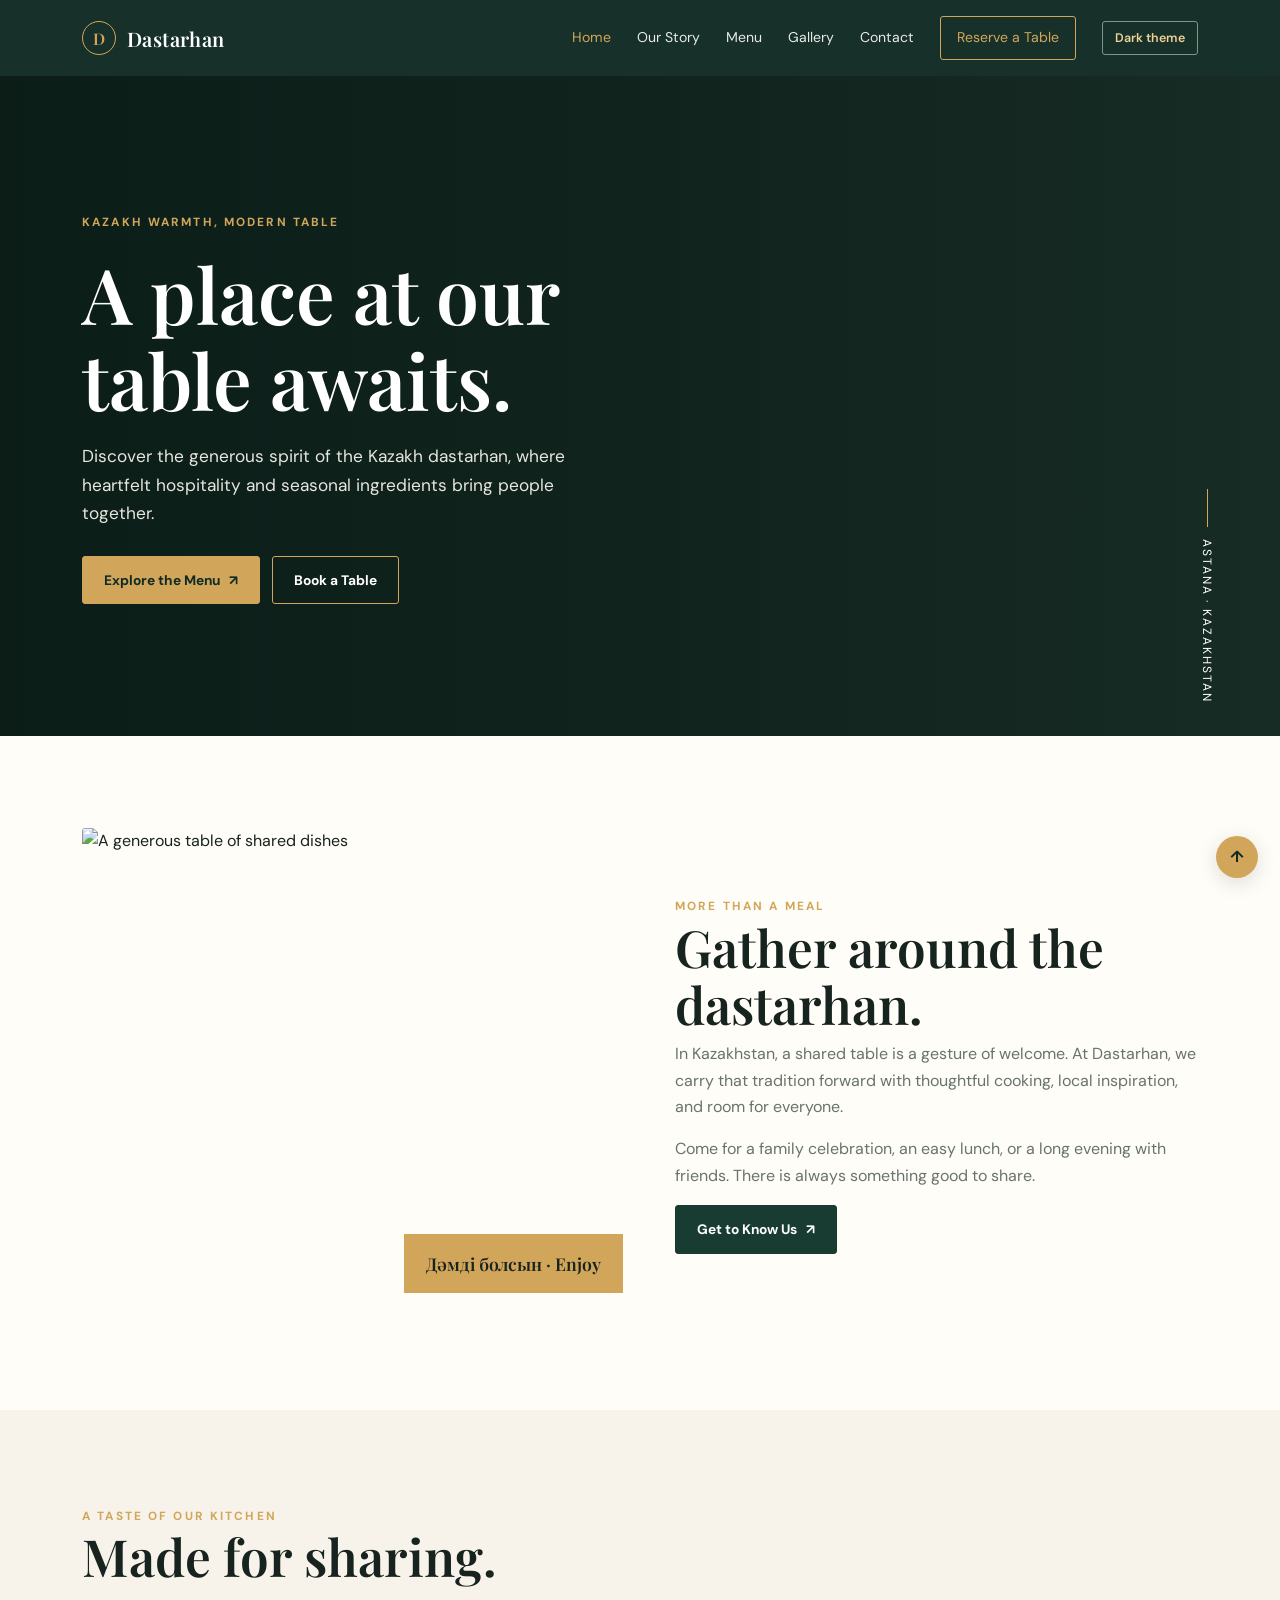
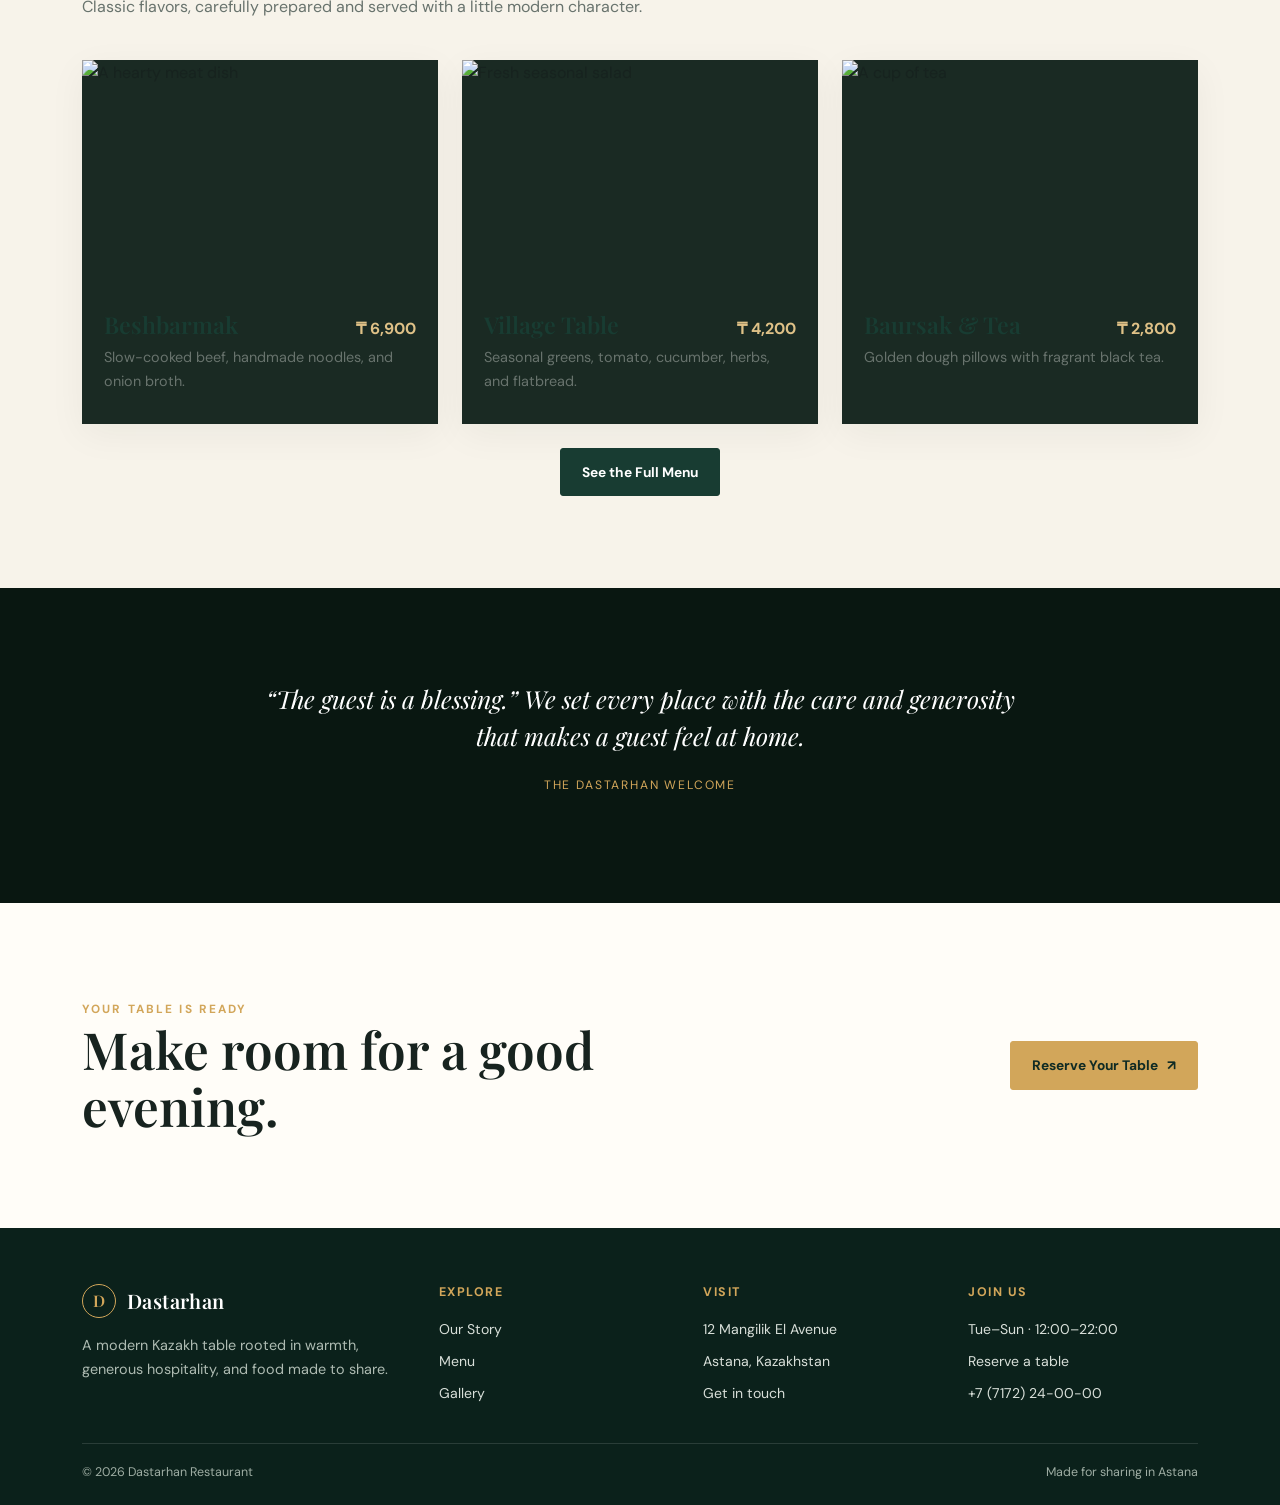
==== index.html @ 8e2b64e1 "Add interactive JavaScript and jQuery endterm features" ====
<!doctype html>
<html lang="en"><head><meta charset="utf-8"><meta name="viewport" content="width=device-width, initial-scale=1"><meta name="description" content="Dastarhan brings modern dining and Kazakh hospitality together in Astana."><title>Dastarhan | Kazakh Dining in Astana</title><link href="https://cdn.jsdelivr.net/npm/bootstrap@5.3.3/dist/css/bootstrap.min.css" rel="stylesheet"><link rel="stylesheet" href="styles.css"></head><body>
<nav class="navbar"><div class="container nav-inner"><a class="brand" href="index.html"><span class="brand-mark">D</span>Dastarhan</a><button class="navbar-toggler" type="button" aria-label="Toggle navigation" >Menu</button><div class="nav-links"><a class="active" href="index.html">Home</a><a href="about.html">Our Story</a><a href="menu.html">Menu</a><a href="gallery.html">Gallery</a><a href="contact.html">Contact</a><a class="nav-cta" href="reservation.html">Reserve a Table</a></div></div></nav>
<main><section class="hero"><div class="container"><div class="hero-copy"><span class="eyebrow">Kazakh warmth, modern table</span><h1>A place at our<br>table awaits.</h1><p>Discover the generous spirit of the Kazakh dastarhan, where heartfelt hospitality and seasonal ingredients bring people together.</p><div class="hero-actions"><a class="btn" href="menu.html">Explore the Menu <span>↗</span></a><a class="btn btn-outline" href="reservation.html">Book a Table</a></div></div></div><span class="hero-note">Astana · Kazakhstan</span></section>
<section class="section"><div class="container intro-grid"><div class="intro-image"><img src="https://images.unsplash.com/photo-1547592180-85f173990554?auto=format&fit=crop&w=1100&q=80" alt="A generous table of shared dishes"><span class="image-tag">Дәмді болсын · Enjoy</span></div><div class="intro-copy"><span class="eyebrow">More than a meal</span><h2>Gather around the dastarhan.</h2><p>In Kazakhstan, a shared table is a gesture of welcome. At Dastarhan, we carry that tradition forward with thoughtful cooking, local inspiration, and room for everyone.</p><p>Come for a family celebration, an easy lunch, or a long evening with friends. There is always something good to share.</p><a class="btn btn-dark" href="about.html">Get to Know Us <span>↗</span></a></div></div></section>
<section class="section cream-bg"><div class="container"><div class="section-heading"><span class="eyebrow">A taste of our kitchen</span><h2>Made for sharing.</h2><p>Classic flavors, carefully prepared and served with a little modern character.</p></div><div class="dish-grid" id="featuredDishes" aria-live="polite"></div><div class="text-center mt-4"><a class="btn btn-dark" href="menu.html">See the Full Menu</a></div></div></section>
<section class="section dark-band"><div class="container"><p class="quote">“The guest is a blessing.” We set every place with the care and generosity that makes a guest feel at home.</p><p class="quote-by">The Dastarhan welcome</p></div></section>
<section class="section"><div class="container"><div class="split-cta"><div><span class="eyebrow">Your table is ready</span><h2>Make room for a good evening.</h2></div><a class="btn" href="reservation.html">Reserve Your Table <span>↗</span></a></div></div></section></main>
<footer class="footer"><div class="container"><div class="footer-grid"><div><a class="brand" href="index.html"><span class="brand-mark">D</span>Dastarhan</a><p class="mt-3">A modern Kazakh table rooted in warmth, generous hospitality, and food made to share.</p></div><div><h3>Explore</h3><div class="footer-links"><a href="about.html">Our Story</a><a href="menu.html">Menu</a><a href="gallery.html">Gallery</a></div></div><div><h3>Visit</h3><div class="footer-links"><span>12 Mangilik El Avenue</span><span>Astana, Kazakhstan</span><a href="contact.html">Get in touch</a></div></div><div><h3>Join us</h3><div class="footer-links"><span>Tue–Sun · 12:00–22:00</span><a href="reservation.html">Reserve a table</a><a href="tel:+77172240000">+7 (7172) 24-00-00</a></div></div></div><div class="footer-bottom"><span>© 2026 Dastarhan Restaurant</span><span>Made for sharing in Astana</span></div></div></footer><a class="back-top" href="#top" aria-label="Back to top" onclick="window.scrollTo({top:0,behavior:'smooth'});return false">↑</a><script src="https://cdn.jsdelivr.net/npm/bootstrap@5.3.3/dist/js/bootstrap.bundle.min.js"></script><script src="https://code.jquery.com/jquery-3.7.1.min.js" integrity="sha256-/JqT3SQfawRcv/BIHPThkBvs0OEvtFFmqPF/lYI/Cxo=" crossorigin="anonymous"></script><script src="app.js" defer></script></body></html>
---- styles.css ----
@import url('https://fonts.googleapis.com/css2?family=DM+Sans:wght@400;500;600;700&family=Playfair+Display:wght@500;600;700&display=swap');

:root{--ink:#17231f;--forest:#183c32;--forest-deep:#102b24;--gold:#d2a65a;--cream:#f7f3ea;--paper:#fffdf8;--muted:#68736d;--line:#e7e0d3;--serif:'Playfair Display',Georgia,serif;--sans:'DM Sans',Arial,sans-serif}
*{box-sizing:border-box}html{scroll-behavior:smooth}body{margin:0;background:var(--paper);color:var(--ink);font:16px/1.65 var(--sans)}img{display:block;width:100%;object-fit:cover}a{color:inherit;text-decoration:none}h1,h2,h3,p{margin-top:0}h1,h2,h3{font-family:var(--serif);line-height:1.12;font-weight:600}h1{font-size:clamp(2.8rem,6vw,5.6rem)}h2{font-size:clamp(2rem,4vw,3.4rem)}h3{font-size:1.45rem}.container{width:min(1160px,calc(100% - 48px));margin-inline:auto}.eyebrow{color:var(--gold);font-size:.74rem;font-weight:700;letter-spacing:.18em;text-transform:uppercase}.section{padding:92px 0}.section-heading{max-width:650px;margin-bottom:40px}.section-heading p{color:var(--muted)}
.navbar{position:sticky;top:0;z-index:1000;background:rgba(16,43,36,.97);backdrop-filter:blur(12px);padding:0}.nav-inner{min-height:76px;display:flex;align-items:center;justify-content:space-between;gap:28px}.brand{display:flex;align-items:center;gap:11px;color:#fff;font:600 1.25rem var(--serif);letter-spacing:.02em}.brand-mark{width:34px;height:34px;border:1px solid var(--gold);color:var(--gold);display:grid;place-items:center;border-radius:50%;font:600 1rem var(--serif)}.nav-links{display:flex;align-items:center;gap:26px;color:#e7ebe6;font-size:.88rem}.nav-links a{transition:color .2s}.nav-links a:hover,.nav-links a.active{color:var(--gold)}.nav-cta{border:1px solid var(--gold);padding:9px 16px;border-radius:3px;color:var(--gold)!important}.navbar-toggler{display:none;color:#fff;background:transparent;border:1px solid #708179;border-radius:4px;padding:7px 11px}
.btn{display:inline-flex;align-items:center;justify-content:center;gap:9px;padding:13px 21px;border:1px solid var(--gold);border-radius:3px;background:var(--gold);color:var(--forest-deep);font-weight:700;font-size:.86rem;transition:.2s}.btn:hover{background:#e1bb77;border-color:#e1bb77;color:var(--forest-deep);transform:translateY(-2px)}.btn-outline{background:transparent;color:white}.btn-outline:hover{color:var(--forest-deep)}.btn-dark{background:var(--forest);border-color:var(--forest);color:white}.btn-dark:hover{background:var(--forest-deep);color:white}.hero{min-height:660px;display:flex;align-items:center;position:relative;isolation:isolate;color:#fff;background:#192e27 url('https://images.unsplash.com/photo-1547592180-85f173990554?auto=format&fit=crop&w=2000&q=85') center 54%/cover}.hero:before{content:'';position:absolute;inset:0;z-index:-1;background:linear-gradient(90deg,rgba(10,27,22,.88),rgba(10,27,22,.54) 55%,rgba(10,27,22,.1))}.hero-copy{max-width:720px;padding:90px 0}.hero h1{margin:16px 0 20px}.hero p{max-width:520px;color:#e5e7df;font-size:1.08rem;margin-bottom:28px}.hero-actions{display:flex;flex-wrap:wrap;gap:12px}.hero-note{position:absolute;right:5%;bottom:34px;color:#fff;font-size:.75rem;letter-spacing:.16em;text-transform:uppercase;writing-mode:vertical-rl}.hero-note:before{content:'';display:inline-block;height:38px;border-left:1px solid var(--gold);margin-bottom:12px}
.intro-grid{display:grid;grid-template-columns:1fr 1fr;align-items:center;gap:70px}.intro-image{height:490px;position:relative}.intro-image img{height:100%;border-radius:3px}.image-tag{position:absolute;right:-18px;bottom:25px;background:var(--gold);padding:18px 22px;font:600 1.1rem var(--serif)}.intro-copy p{color:var(--muted)}.features{display:grid;grid-template-columns:repeat(3,1fr);gap:22px}.feature-card{background:var(--cream);padding:30px;border-top:2px solid var(--gold)}.feature-icon{font-size:1.5rem;color:var(--gold);margin-bottom:15px}.feature-card p{color:var(--muted);font-size:.94rem;margin-bottom:0}.dish-grid{display:grid;grid-template-columns:repeat(3,1fr);gap:24px}.dish-card{background:white;box-shadow:0 10px 35px #18251d0d}.dish-card img{height:230px}.dish-body{padding:22px}.dish-body p{font-size:.9rem;color:var(--muted);margin-bottom:8px}.dish-meta{display:flex;justify-content:space-between;align-items:center;color:var(--forest);font-weight:700}.price{color:#98702d}.cream-bg{background:var(--cream)}.dark-band{background:var(--forest-deep);color:white}.dark-band .section-heading p{color:#c6cec7}.quote{font:italic 1.55rem/1.5 var(--serif);max-width:760px;margin:0 auto;text-align:center}.quote-by{text-align:center;color:var(--gold);font-size:.76rem;letter-spacing:.15em;text-transform:uppercase;margin-top:20px}.split-cta{display:flex;justify-content:space-between;align-items:center;gap:28px}.split-cta h2{max-width:650px;margin-bottom:0}
.page-hero{min-height:350px;display:flex;align-items:end;padding:65px 0;color:white;background:linear-gradient(90deg,#102b24eb,#102b2470),url('https://images.unsplash.com/photo-1517248135467-4c7edcad34c4?auto=format&fit=crop&w=1800&q=80') center/cover}.page-hero h1{margin:10px 0}.page-hero p{color:#e2e8e0;max-width:620px;margin:0}.story-grid{display:grid;grid-template-columns:1fr 1fr;gap:54px;align-items:center}.story-grid img{height:470px}.story-copy p{color:var(--muted)}.check-list{list-style:none;padding:0;margin:24px 0}.check-list li{padding:8px 0 8px 27px;position:relative}.check-list li:before{content:'✦';position:absolute;left:0;color:#b48940}.menu-tabs{display:flex;gap:10px;flex-wrap:wrap;margin-bottom:28px}.menu-tabs span{padding:8px 14px;background:var(--cream);font-size:.8rem;color:var(--forest);font-weight:700}.table-wrap{overflow-x:auto;background:white;border:1px solid var(--line)}.menu-table{width:100%;border-collapse:collapse;min-width:650px}.menu-table th,.menu-table td{text-align:left;padding:17px 20px;border-bottom:1px solid var(--line)}.menu-table th{background:var(--forest);color:white;font-size:.78rem;letter-spacing:.08em;text-transform:uppercase}.menu-table td{font-size:.92rem}.menu-table td:first-child{font-weight:700;color:var(--forest)}.menu-table tr:last-child td{border-bottom:0}.menu-table .price{text-align:right;font-weight:700;white-space:nowrap}.note{font-size:.84rem;color:var(--muted);margin-top:14px}.gallery-grid{display:grid;grid-template-columns:repeat(4,1fr);grid-auto-rows:220px;gap:14px}.gallery-grid figure{margin:0;position:relative;overflow:hidden}.gallery-grid figure:first-child{grid-column:span 2;grid-row:span 2}.gallery-grid img{height:100%;transition:transform .4s}.gallery-grid figure:hover img{transform:scale(1.05)}.gallery-grid figcaption{position:absolute;bottom:0;left:0;right:0;padding:32px 16px 14px;color:white;font-weight:600;background:linear-gradient(transparent,#102b24c9)}
.form-layout{display:grid;grid-template-columns:.75fr 1.25fr;gap:48px;align-items:start}.info-panel{background:var(--forest);color:white;padding:32px}.info-panel p{color:#d2dbd3}.info-item{padding:14px 0;border-bottom:1px solid #ffffff25}.info-item:last-child{border:0}.info-label{display:block;color:var(--gold);font-size:.72rem;letter-spacing:.14em;text-transform:uppercase}.form-card{background:white;border:1px solid var(--line);padding:34px}.form-grid{display:grid;grid-template-columns:1fr 1fr;gap:18px}.field{display:flex;flex-direction:column;gap:7px}.field.full{grid-column:1/-1}.field label{font-weight:700;font-size:.82rem}.field input,.field select,.field textarea{width:100%;padding:12px;border:1px solid #d9d7cf;border-radius:2px;background:#fff;font:inherit;font-size:.9rem}.field textarea{min-height:120px;resize:vertical}.field input:focus,.field select:focus,.field textarea:focus{outline:2px solid #d2a65a80;border-color:var(--gold)}.form-card .btn{margin-top:20px}.contact-cards{display:grid;grid-template-columns:repeat(3,1fr);gap:18px;margin-bottom:50px}.contact-card{padding:24px;background:var(--cream)}.contact-card p{color:var(--muted);margin-bottom:0}.map-panel{height:300px;background:linear-gradient(135deg,#d8dfd2,#eef0e6);display:grid;place-items:center;color:var(--forest);text-align:center}.map-pin{font-size:2rem}.map-panel p{margin:6px 0 0}
.footer{background:#0b211b;color:#d8dfd9;padding:56px 0 22px}.footer-grid{display:grid;grid-template-columns:1.4fr 1fr 1fr 1fr;gap:35px;padding-bottom:38px}.footer p{color:#aebbb2;font-size:.9rem;max-width:310px}.footer h3{font:700 .78rem var(--sans);letter-spacing:.12em;text-transform:uppercase;color:var(--gold);margin-bottom:18px}.footer-links{display:grid;gap:9px;font-size:.88rem;color:#d8dfd9}.footer-links a:hover{color:var(--gold)}.footer-bottom{border-top:1px solid #ffffff20;padding-top:18px;display:flex;justify-content:space-between;gap:18px;color:#9eada3;font-size:.78rem}.back-top{position:fixed;right:22px;bottom:22px;z-index:900;width:42px;height:42px;border-radius:50%;display:grid;place-items:center;background:var(--gold);color:var(--forest-deep);box-shadow:0 5px 20px #0002;font-weight:700}
@media(max-width:991px){.nav-inner{flex-wrap:wrap;padding:15px 0}.navbar-toggler{display:block}.nav-links{display:none;flex-basis:100%;flex-direction:column;align-items:stretch;gap:0;padding-bottom:10px}.nav-links.open{display:flex}.nav-links a{padding:10px 4px}.nav-cta{border:0;padding-left:4px}.hero{min-height:590px}.intro-grid,.story-grid{gap:36px}.gallery-grid{grid-template-columns:repeat(3,1fr)}.footer-grid{grid-template-columns:repeat(2,1fr)}}
@media(max-width:767px){.container{width:min(100% - 34px,600px)}.section{padding:64px 0}.hero{min-height:570px;background-position:60% center}.hero-copy{padding:75px 0}.hero-note{display:none}.intro-grid,.story-grid,.form-layout{grid-template-columns:1fr}.intro-image{height:370px;order:2}.image-tag{right:0}.features,.dish-grid,.contact-cards{grid-template-columns:1fr}.dish-card img{height:260px}.split-cta{align-items:flex-start;flex-direction:column}.page-hero{min-height:300px}.story-grid img{height:350px}.gallery-grid{grid-template-columns:repeat(2,1fr);grid-auto-rows:170px;gap:9px}.gallery-grid figure:first-child{grid-row:span 2}.form-card{padding:23px}.form-grid{grid-template-columns:1fr}.field.full{grid-column:auto}.footer-grid{grid-template-columns:1fr 1fr;gap:28px}.footer-grid>div:first-child{grid-column:1/-1}.footer-bottom{flex-direction:column}.map-panel{height:230px}}
@media(max-width:420px){.brand{font-size:1.1rem}.hero h1{font-size:2.7rem}.footer-grid{grid-template-columns:1fr}.footer-grid>div:first-child{grid-column:auto}.gallery-grid{grid-auto-rows:140px}.intro-image{height:300px}}

.theme-toggle{background:transparent;border:1px solid #82938a;color:#f0d295;padding:8px 12px;border-radius:3px;font:600 .78rem var(--sans);cursor:pointer}.theme-toggle:hover,.theme-toggle[aria-pressed="true"]{background:var(--gold);color:var(--forest-deep)}
.interactive-menu{border-top:1px solid var(--line);padding-top:28px}.menu-toolbar{display:grid;grid-template-columns:minmax(200px,1.2fr) minmax(180px,.8fr) auto;gap:16px;align-items:end;margin-bottom:18px}.menu-toolbar .btn{white-space:nowrap}.menu-guide{margin:0 0 20px;border:1px solid var(--line);background:var(--cream)}.guide-trigger{width:100%;display:flex;justify-content:space-between;align-items:center;text-align:left;padding:13px 16px;border:0;background:transparent;color:var(--forest);font:700 .9rem var(--sans);cursor:pointer}.menu-guide-content{padding:0 16px 12px;color:var(--muted)}.menu-guide-content p{margin:0}.menu-workspace{display:grid;grid-template-columns:minmax(0,1fr) 270px;gap:22px;align-items:start}.interactive-dishes{grid-template-columns:repeat(2,minmax(0,1fr));gap:16px}.interactive-dish img{height:180px}.interactive-dish .dish-body{padding:16px}.interactive-dish .dish-meta{gap:8px}.interactive-dish h3{font-size:1.2rem;margin-bottom:0}.interactive-dish p{min-height:48px}.dish-actions{display:flex;justify-content:space-between;gap:8px;align-items:center}.favorite-button,.add-button,.text-button,.remove-button{border:0;background:transparent;color:var(--forest);font:700 .78rem var(--sans);cursor:pointer;padding:7px 0}.favorite-button[aria-pressed="true"]{color:#a23b31}.add-button{border:1px solid var(--gold);border-radius:3px;padding:8px 10px;background:#fffaf0}.order-panel{background:var(--cream);border:1px solid var(--line);padding:20px;position:relative}.order-panel h3{margin:9px 0 18px}.order-panel h3 span{display:inline-grid;place-items:center;min-width:26px;height:26px;margin-left:5px;border-radius:50%;background:var(--gold);font:700 .75rem var(--sans)}.order-list{list-style:none;margin:0;padding:0}.order-list li{display:flex;justify-content:space-between;gap:10px;align-items:center;padding:10px 0;border-bottom:1px solid var(--line);font-size:.82rem}.cart-row-controls{display:flex;align-items:center;gap:10px;white-space:nowrap}.remove-button{font-size:1.2rem;line-height:1}.order-total{display:flex;justify-content:space-between;gap:10px;border-top:1px solid var(--line);margin-top:15px;padding-top:14px}.text-button{margin-top:10px;text-decoration:underline}.gallery-help{color:var(--muted);margin-bottom:20px}.gallery-grid figure[role="button"]{cursor:zoom-in}.gallery-grid figure[role="button"]:focus-visible{outline:3px solid var(--gold);outline-offset:3px}.gallery-lightbox{display:none;position:fixed;inset:0;z-index:2000;background:#07130fe8;padding:5vh 20px;align-items:center;justify-content:center}.lightbox-content{position:relative;max-width:min(900px,100%);text-align:center;color:white}.lightbox-content img{width:auto;max-width:100%;max-height:78vh;margin:0 auto;border:4px solid white;object-fit:contain}.lightbox-content p{margin:12px 0 0}.lightbox-close{position:absolute;right:-14px;top:-18px;width:42px;height:42px;border:0;border-radius:50%;background:var(--gold);color:var(--forest-deep);font-size:1.7rem;cursor:pointer}.form-status{padding:12px 14px;border-left:3px solid #b45a4c;background:#fff2ef;color:#782e27}.form-status:empty{display:none}.form-status.success{border-color:#4e8061;background:#eff7f0;color:#235336}.field-error{color:#a1322c;font-size:.8rem}.field input.is-invalid,.field select.is-invalid{border-color:#a1322c;box-shadow:0 0 0 2px #a1322c20}.visually-hidden{position:absolute;width:1px;height:1px;padding:0;margin:-1px;overflow:hidden;clip:rect(0,0,0,0);white-space:nowrap;border:0}
:root[data-theme="dark"]{--ink:#ecf0eb;--cream:#1b2c25;--paper:#14221c;--muted:#b7c2b9;--line:#35483d}.dark-band{background:#091711}.dish-card,.form-card,.table-wrap{background:#1a2a23;color:var(--ink)}.menu-table td{color:var(--ink)}.menu-table td:first-child{color:#dbbb7c}.menu-guide{background:#1b2c25}.guide-trigger{color:#e8eee8}.add-button{background:#28382e;color:#f1d9a8}.info-panel{background:#102b24}.contact-card{background:var(--cream)}.field input,.field select,.field textarea{background:#1c2d25;color:var(--ink);border-color:#405248}.field input::placeholder,.field textarea::placeholder{color:#a9b5ab}.form-status{background:#392722;color:#ffd6cc}.form-status.success{background:#20382a;color:#c9ebcf}.order-panel{background:#1b2c25}.price{color:#dfc187}
@media(max-width:991px){.menu-workspace{grid-template-columns:minmax(0,1fr) 240px}.menu-toolbar{grid-template-columns:1fr 1fr}.menu-toolbar>.btn{grid-column:1/-1;justify-self:start}}
@media(max-width:767px){.nav-links{padding-top:6px}.theme-toggle{align-self:flex-start;margin-top:8px}.menu-toolbar,.menu-workspace{grid-template-columns:1fr}.menu-toolbar>.btn{grid-column:auto}.interactive-dishes{grid-template-columns:1fr}.interactive-dish img{height:230px}.interactive-dish p{min-height:0}.order-panel{order:-1}.gallery-lightbox{padding:7vh 14px}.lightbox-close{right:-8px;top:-44px}}
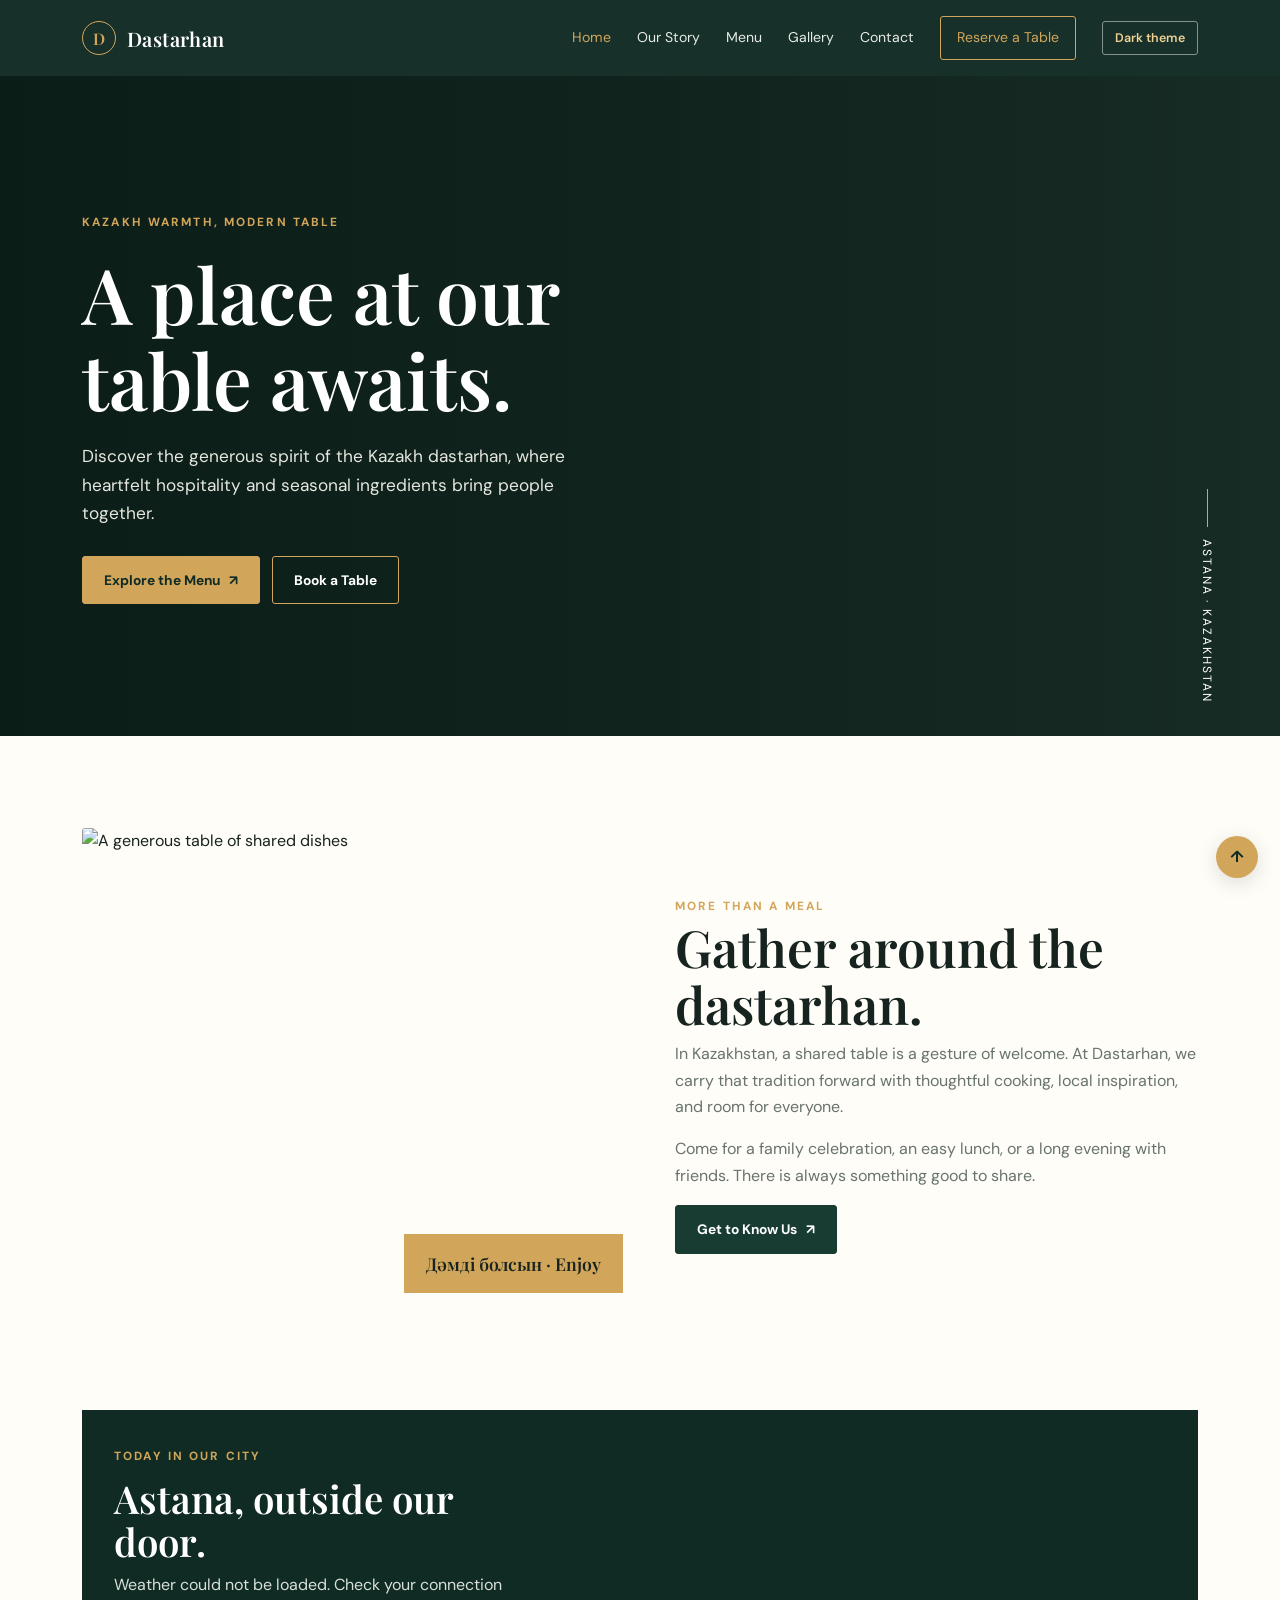
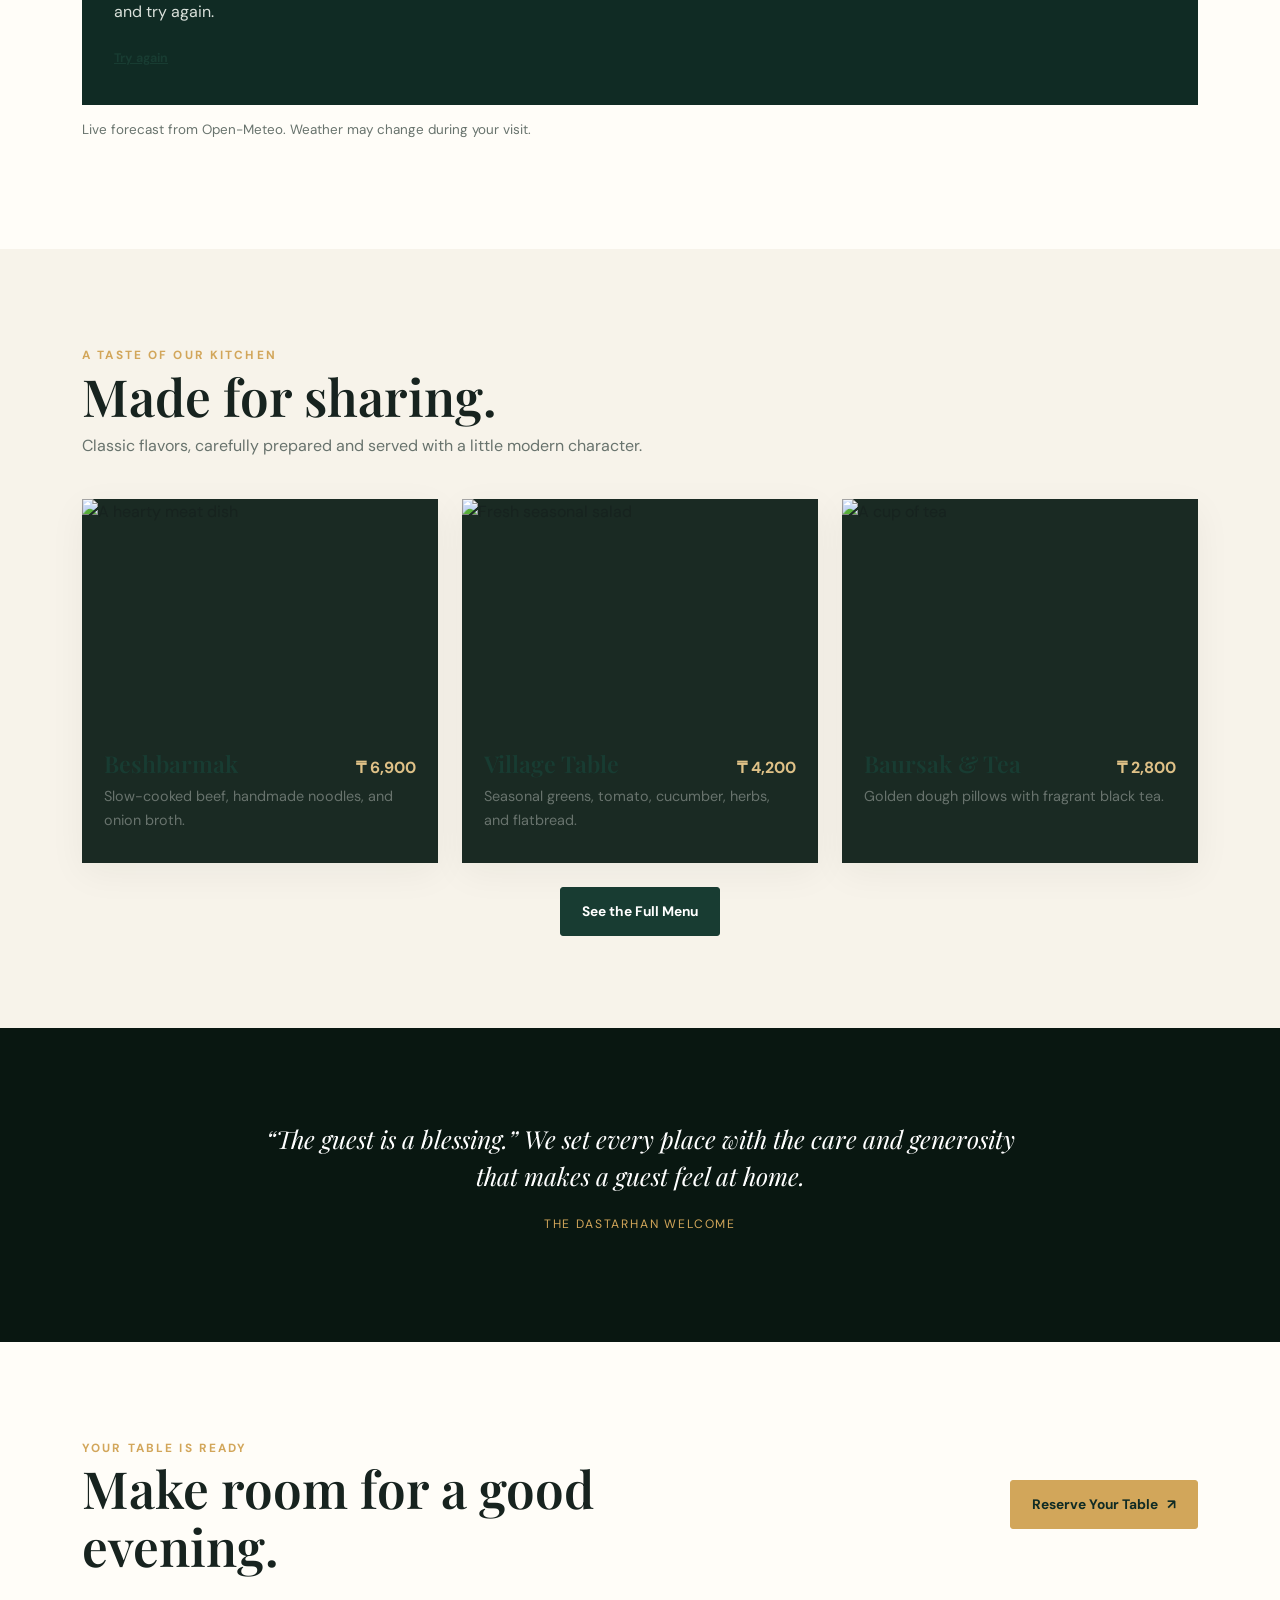
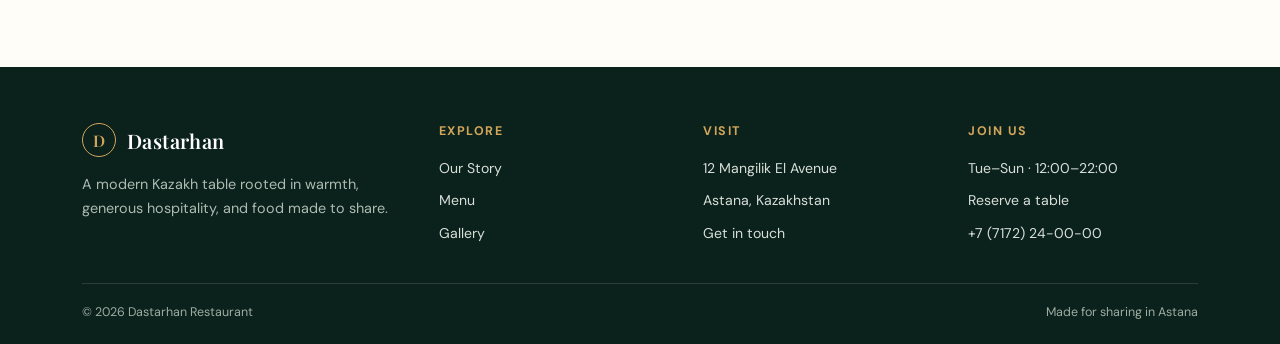
==== commit 7a28a4d5: "Complete Dastarhan final project features and defence guide" ====
--- a/index.html
+++ b/index.html
@@ -3,8 +3,9 @@
 <nav class="navbar"><div class="container nav-inner"><a class="brand" href="index.html"><span class="brand-mark">D</span>Dastarhan</a><button class="navbar-toggler" type="button" aria-label="Toggle navigation" >Menu</button><div class="nav-links"><a class="active" href="index.html">Home</a><a href="about.html">Our Story</a><a href="menu.html">Menu</a><a href="gallery.html">Gallery</a><a href="contact.html">Contact</a><a class="nav-cta" href="reservation.html">Reserve a Table</a></div></div></nav>
 <main><section class="hero"><div class="container"><div class="hero-copy"><span class="eyebrow">Kazakh warmth, modern table</span><h1>A place at our<br>table awaits.</h1><p>Discover the generous spirit of the Kazakh dastarhan, where heartfelt hospitality and seasonal ingredients bring people together.</p><div class="hero-actions"><a class="btn" href="menu.html">Explore the Menu <span>↗</span></a><a class="btn btn-outline" href="reservation.html">Book a Table</a></div></div></div><span class="hero-note">Astana · Kazakhstan</span></section>
 <section class="section"><div class="container intro-grid"><div class="intro-image"><img src="https://images.unsplash.com/photo-1547592180-85f173990554?auto=format&fit=crop&w=1100&q=80" alt="A generous table of shared dishes"><span class="image-tag">Дәмді болсын · Enjoy</span></div><div class="intro-copy"><span class="eyebrow">More than a meal</span><h2>Gather around the dastarhan.</h2><p>In Kazakhstan, a shared table is a gesture of welcome. At Dastarhan, we carry that tradition forward with thoughtful cooking, local inspiration, and room for everyone.</p><p>Come for a family celebration, an easy lunch, or a long evening with friends. There is always something good to share.</p><a class="btn btn-dark" href="about.html">Get to Know Us <span>↗</span></a></div></div></section>
+<section class="section weather-section"><div class="container"><div class="weather-card"><div class="weather-heading"><span class="eyebrow">Today in our city</span><h2>Astana, outside our door.</h2><p id="weatherStatus" class="weather-status" role="status" aria-live="polite">Weather is loading…</p><button class="text-button" id="weatherRetry" type="button" hidden>Try again</button></div><div class="weather-grid" id="weatherContent" aria-label="Current Astana weather"></div></div><p class="note">Live forecast from Open-Meteo. Weather may change during your visit.</p></div></section>
 <section class="section cream-bg"><div class="container"><div class="section-heading"><span class="eyebrow">A taste of our kitchen</span><h2>Made for sharing.</h2><p>Classic flavors, carefully prepared and served with a little modern character.</p></div><div class="dish-grid" id="featuredDishes" aria-live="polite"></div><div class="text-center mt-4"><a class="btn btn-dark" href="menu.html">See the Full Menu</a></div></div></section>
 <section class="section dark-band"><div class="container"><p class="quote">“The guest is a blessing.” We set every place with the care and generosity that makes a guest feel at home.</p><p class="quote-by">The Dastarhan welcome</p></div></section>
 <section class="section"><div class="container"><div class="split-cta"><div><span class="eyebrow">Your table is ready</span><h2>Make room for a good evening.</h2></div><a class="btn" href="reservation.html">Reserve Your Table <span>↗</span></a></div></div></section></main>
-<footer class="footer"><div class="container"><div class="footer-grid"><div><a class="brand" href="index.html"><span class="brand-mark">D</span>Dastarhan</a><p class="mt-3">A modern Kazakh table rooted in warmth, generous hospitality, and food made to share.</p></div><div><h3>Explore</h3><div class="footer-links"><a href="about.html">Our Story</a><a href="menu.html">Menu</a><a href="gallery.html">Gallery</a></div></div><div><h3>Visit</h3><div class="footer-links"><span>12 Mangilik El Avenue</span><span>Astana, Kazakhstan</span><a href="contact.html">Get in touch</a></div></div><div><h3>Join us</h3><div class="footer-links"><span>Tue–Sun · 12:00–22:00</span><a href="reservation.html">Reserve a table</a><a href="tel:+77172240000">+7 (7172) 24-00-00</a></div></div></div><div class="footer-bottom"><span>© 2026 Dastarhan Restaurant</span><span>Made for sharing in Astana</span></div></div></footer><a class="back-top" href="#top" aria-label="Back to top" onclick="window.scrollTo({top:0,behavior:'smooth'});return false">↑</a><script src="https://cdn.jsdelivr.net/npm/bootstrap@5.3.3/dist/js/bootstrap.bundle.min.js"></script><script src="https://code.jquery.com/jquery-3.7.1.min.js" integrity="sha256-/JqT3SQfawRcv/BIHPThkBvs0OEvtFFmqPF/lYI/Cxo=" crossorigin="anonymous"></script><script src="app.js" defer></script></body></html>
+<footer class="footer"><div class="container"><div class="footer-grid"><div><a class="brand" href="index.html"><span class="brand-mark">D</span>Dastarhan</a><p class="mt-3">A modern Kazakh table rooted in warmth, generous hospitality, and food made to share.</p></div><div><h3>Explore</h3><div class="footer-links"><a href="about.html">Our Story</a><a href="menu.html">Menu</a><a href="gallery.html">Gallery</a></div></div><div><h3>Visit</h3><div class="footer-links"><span>12 Mangilik El Avenue</span><span>Astana, Kazakhstan</span><a href="contact.html">Get in touch</a></div></div><div><h3>Join us</h3><div class="footer-links"><span>Tue–Sun · 12:00–22:00</span><a href="reservation.html">Reserve a table</a><a href="tel:+77172240000">+7 (7172) 24-00-00</a></div></div></div><div class="footer-bottom"><span>© 2026 Dastarhan Restaurant</span><span>Made for sharing in Astana</span></div></div></footer><a class="back-top" href="#top" aria-label="Back to top" >↑</a><script src="https://cdn.jsdelivr.net/npm/bootstrap@5.3.3/dist/js/bootstrap.bundle.min.js"></script><script src="https://code.jquery.com/jquery-3.7.1.min.js" integrity="sha256-/JqT3SQfawRcv/BIHPThkBvs0OEvtFFmqPF/lYI/Cxo=" crossorigin="anonymous"></script><script src="data.js" defer></script><script src="app.js" defer></script></body></html>
 
--- a/styles.css
+++ b/styles.css
@@ -17,4 +17,8 @@
 :root[data-theme="dark"]{--ink:#ecf0eb;--cream:#1b2c25;--paper:#14221c;--muted:#b7c2b9;--line:#35483d}.dark-band{background:#091711}.dish-card,.form-card,.table-wrap{background:#1a2a23;color:var(--ink)}.menu-table td{color:var(--ink)}.menu-table td:first-child{color:#dbbb7c}.menu-guide{background:#1b2c25}.guide-trigger{color:#e8eee8}.add-button{background:#28382e;color:#f1d9a8}.info-panel{background:#102b24}.contact-card{background:var(--cream)}.field input,.field select,.field textarea{background:#1c2d25;color:var(--ink);border-color:#405248}.field input::placeholder,.field textarea::placeholder{color:#a9b5ab}.form-status{background:#392722;color:#ffd6cc}.form-status.success{background:#20382a;color:#c9ebcf}.order-panel{background:#1b2c25}.price{color:#dfc187}
 @media(max-width:991px){.menu-workspace{grid-template-columns:minmax(0,1fr) 240px}.menu-toolbar{grid-template-columns:1fr 1fr}.menu-toolbar>.btn{grid-column:1/-1;justify-self:start}}
 @media(max-width:767px){.nav-links{padding-top:6px}.theme-toggle{align-self:flex-start;margin-top:8px}.menu-toolbar,.menu-workspace{grid-template-columns:1fr}.menu-toolbar>.btn{grid-column:auto}.interactive-dishes{grid-template-columns:1fr}.interactive-dish img{height:230px}.interactive-dish p{min-height:0}.order-panel{order:-1}.gallery-lightbox{padding:7vh 14px}.lightbox-close{right:-8px;top:-44px}}
+
+.weather-section{padding-top:0}.weather-card{display:grid;grid-template-columns:.8fr 1.2fr;gap:34px;align-items:center;padding:32px;background:var(--forest-deep);color:white}.weather-card h2{margin:9px 0;font-size:clamp(1.7rem,3vw,2.5rem)}.weather-status{color:#d9e0da;margin-bottom:8px}.weather-grid{display:grid;grid-template-columns:repeat(2,1fr);gap:10px}.weather-item{display:flex;justify-content:space-between;gap:12px;padding:14px;background:#ffffff12;border:1px solid #ffffff20}.weather-item span{color:#c7d0c9;font-size:.84rem}.weather-item strong{color:#f0d295}.planner-stats{display:grid;grid-template-columns:repeat(3,1fr);gap:14px;margin-bottom:24px}.planner-stat{padding:20px;background:var(--forest);color:white;display:grid;gap:5px}.planner-stat span{font-size:.76rem;text-transform:uppercase;letter-spacing:.1em;color:#d5ddd6}.planner-stat strong{font:600 1.65rem var(--serif);color:var(--gold)}.planner-layout{display:grid;grid-template-columns:minmax(0,.8fr) minmax(0,1.2fr);gap:24px;align-items:start}.planner-form{display:grid;gap:15px}.planner-form .field textarea{min-height:82px}.planner-form .btn{margin:0}.plan-form-actions,.plan-actions{display:flex;gap:18px;align-items:center}.planner-list-panel{padding:26px;background:var(--paper);border:1px solid var(--line)}.planner-list-panel>h3{margin-bottom:18px}.saved-plans{display:grid;gap:12px}.plan-card{padding:17px;background:var(--cream);border-left:3px solid var(--gold)}.plan-card-heading{display:flex;justify-content:space-between;align-items:flex-start;gap:12px}.plan-card h3{margin:0;font-size:1.15rem}.plan-date{white-space:nowrap;font-weight:700;color:var(--forest);font-size:.84rem}.plan-card p{margin:9px 0;color:var(--muted);font-size:.88rem}.plan-actions{justify-content:flex-end}.text-button.danger{color:#a23b31}.planner-form .form-status{margin:0}.planner-list-panel .note{margin:0}
+@media(max-width:991px){.weather-card{grid-template-columns:1fr}.planner-layout{grid-template-columns:1fr}}
+@media(max-width:767px){.weather-card{padding:22px}.weather-grid{grid-template-columns:1fr}.planner-stats{grid-template-columns:1fr 1fr}.planner-stat:last-child{grid-column:1/-1}.plan-card-heading{flex-direction:column;gap:4px}.plan-date{white-space:normal}}
 
